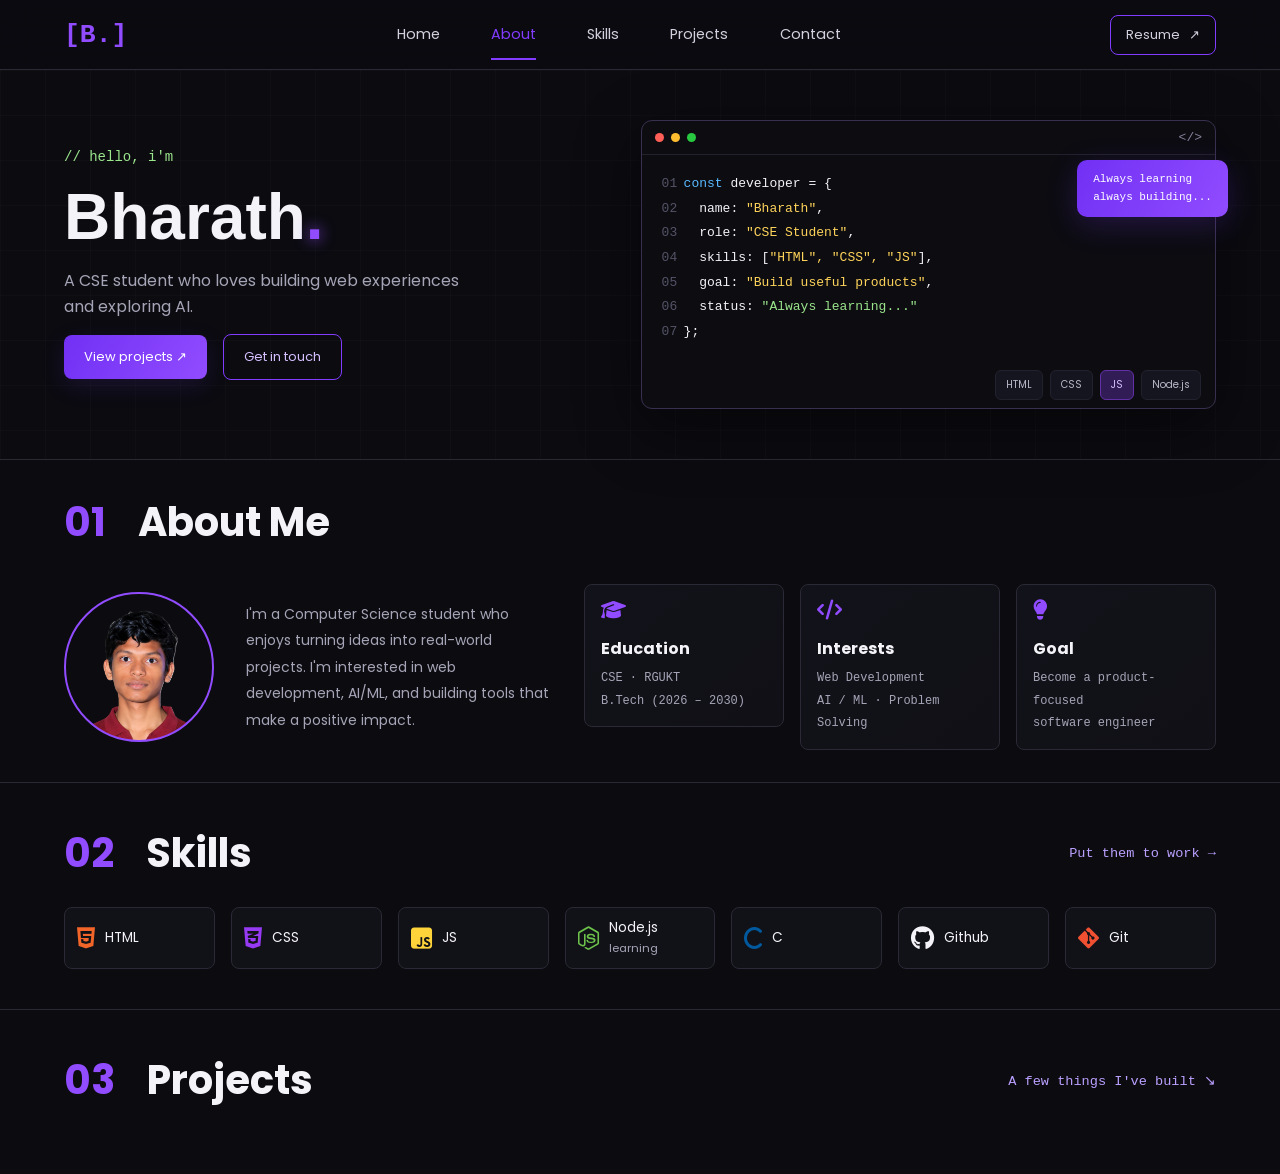
==== index.html @ 2b764d72 "Initial changes" ====
<!DOCTYPE html>
<html lang="en">
<head>
    <meta charset="UTF-8">
    <meta name="viewport" content="width=device-width, initial-scale=1.0">
    <title>Portfolio</title>
    <link rel="stylesheet" href="style.css">
    <script src="app.js" defer></script>
    <link rel="preconnect" href="https://fonts.googleapis.com">
    <link rel="preconnect" href="https://fonts.gstatic.com" crossorigin>
    <link href="https://fonts.googleapis.com/css2?family=Poppins:ital,wght@0,100;0,200;0,300;0,400;0,500;0,600;0,700;0,800;0,900;1,100;1,200;1,300;1,400;1,500;1,600;1,700;1,800;1,900&family=Roboto:ital,wght@0,100..900;1,100..900&family=Russo+One&family=Space+Grotesk:wght@300..700&display=swap" rel="stylesheet">
    <link rel="stylesheet" href="https://cdnjs.cloudflare.com/ajax/libs/font-awesome/6.5.2/css/all.min.css" />
</head>
<body>
    <div class="scroll-progress" aria-hidden="true"></div>
    <header class="site-header">
        <a href="index.html" class="logo">[B.]</a>
        <nav class="nav-links">
            <a class="active" href="#home">Home</a>
            <a href="#about">About</a>
            <a href="#skills">Skills</a>
            <a href="#projects">Projects</a>
            <a href="#contact">Contact</a>
        </nav>
        <a href="#contact" class="resume-btn">Resume <span>↗</span></a>
    </header>

    <main>
        <section class="hero" id="home">
            <div class="hero-copy">
                <p> // hello, i'm</p>
                <h1>Bharath<span>.</span></h1>
                <p class="hero-description">A CSE student who loves building web experiences and exploring AI.</p>
                <div class="hero-actions">
                    <a href="#projects" class="button button-primary">View projects <span>↗</span></a>
                    <a href="#contact" class="button button-outline">Get in touch</a>
                </div>
            </div>
            <div class="code-scene">
                <div class="code-window">
                    <div class="window-bar">
                        <span></span><span></span><span></span><small>&lt;/&gt;</small>
                    </div>
                    <div class="code-lines">
                        <p><i>01</i><span class="blue">const</span> developer = {</p>
                        <p><i>02</i>&nbsp; name: <span class="yellow">"Bharath"</span>,</p>
                        <p><i>03</i>&nbsp; role: <span class="yellow">"CSE Student"</span>,</p>
                        <p><i>04</i>&nbsp; skills: [<span class="yellow">"HTML", "CSS", "JS"</span>],</p>
                        <p><i>05</i>&nbsp; goal: <span class="yellow">"Build useful products"</span>,</p>
                        <p><i>06</i>&nbsp; status: <span class="green">"Always learning..."</span></p>
                        <p><i>07</i>};</p>
                    </div>
                    <div class="code-tags"><span>HTML</span><span>CSS</span><span class="selected">JS</span><span>Node.js</span></div>
                </div>
                <div class="floating-note">Always learning<br>always building...</div>
            </div>
        </section>
        <section class="about" id="about">
            <h1><span>01</span>About Me</h1>
            <div class="about-layout">
                <div class="photo"></div>
                <p class="about-text">I'm a Computer Science student who enjoys turning ideas into real-world projects. I'm interested in web development, AI/ML, and building tools that make a positive impact.</p>
                <div class="info-cards">
                    <div class="info-card"><i class="fa-solid fa-graduation-cap"></i><h4>Education</h4><p>CSE · RGUKT</p><p>B.Tech (2026 – 2030)</p></div>
                    <div class="info-card"><i class="fa-solid fa-code"></i><h4>Interests</h4><p>Web Development</p><p>AI / ML · Problem Solving</p></div>
                    <div class="info-card"><i class="fa-solid fa-lightbulb"></i><h4>Goal</h4><p>Become a product-focused</p><p>software engineer</p></div>
                </div>
            </div>
        </section>
        <section class="skills" id="skills">
            <div class="section-heading"><h1><span>02</span>Skills</h1><a class="section-link" href="#projects">Put them to work →</a></div>
            <div class="skills-list">
                <div class="skill"><i class="fa-brands fa-html5" style="color: #F16529;"></i> <b>HTML</b></div>
                <div class="skill"><i class="fa-brands fa-css3-alt" style="color: #963af3;"></i> <b>CSS</b></div>
                <div class="skill"><i class="fa-brands fa-square-js" style="color: rgb(255, 212, 59);"></i> <b>JS</b></div>
                <div class="skill"><i class="fa-brands fa-node-js" style="color: #6cc24a;"></i> <b>Node.js <small>learning</small></b></div>
                <div class="skill"><i class="fa-solid fa-c" style="color: #00599c;"></i> <b>C</b></div>
                <div class="skill"><i class="fa-brands fa-github"></i> <b>Github</b></div>
                <div class="skill"><i class="fa-brands fa-git-alt" style="color: #f05032;"></i> <b>Git</b></div>
            </div>
        </section>
        <section class="projects" id="projects">
            <div class="section-heading"><h1><span>03</span>Projects</h1><p class="section-link">A few things I've built ↘</p></div>
        </section>
    </main>
</body>
</html>
---- style.css ----
:root {
  --bg: #0b0b10;
  --surface: #111118;
  --card: #14141c;
  --card-hover: #1a1924;
  --purple: #813cff;
  --purple-bright: #914cff;
  --text: #f4f3f8;
  --muted: #a6a5b7;
  --border: #2a2935;
  --mono: "DM Mono", monospace;
  --sans: "Manrope", sans-serif;
}
*{
    margin:0;
    padding:0;
    box-sizing:border-box;
}
html{
    font-size:12pt;
    font-family:Poppins,sans-serif;
    scroll-behavior:smooth;
    scrollbar-width:thin;
    scrollbar-color:var(--purple) var(--bg);
}
::-webkit-scrollbar{
    width:10px;
}
body{
    min-height:100vh;
    min-height:100dvh;
    box-sizing:border-box;
    background-color:var(--bg);
    color:var(--text);
}
.site-header{
    padding:0 min(10%,4rem);
    display:flex;
    justify-content:space-between;
    align-items:center;
    /* background:#0b0b10eF; */
    background-color:#0b0b10eF;
    backdrop-filter:blur(16px);
    height:70px;
    position:sticky;
    top:0;
    z-index:100;
    border-bottom:1px solid var(--border);
}
button{
    font:inherit;
}
a{
    color:inherit;
    text-decoration:none;
}
.scroll-progress{
    position:fixed;
    z-index:1000;
    height:3px;
    width:0;
    transform-origin:left;
    background:var(--purple);
    box-shadow:0 0 12px #813cff;
    /* animation:page-progress linear;
    animation-timeline:scroll(); */
}
/* @keyframes page-progress{
    from{
        width:0;
    }to{
        width:100%;
    }
} */
.logo{
    color:var(--purple-bright);
    font:700 1.65rem var(--mono);
}
.nav-links{
    display:flex;
    justify-content:center;
    align-items:center;
    gap:clamp(22px,4vw,54px);
    height:100%;
}
.nav-links a{
    color:#d3d1df;
    font-size:0.9rem;
    position:relative;
    transition:200ms ease;
}
.nav-links a.active, .nav-links a:hover{
    color:var(--purple);
}
.nav-links a.active::after{
    content:'';
    height:2px;
    position:absolute;
    width:100%;
    left:0;
    bottom:-15px;
    background:var(--purple);
}
.resume-btn{
    border:1px solid var(--purple);
    border-radius:8px;
    padding:9px 15px;
    font-size:13px;
    color:#d3d1df;
}
.resume-btn span{
    margin-left:6px;
}

.hero{
    padding:2.5rem min(10%,4rem);
    display:grid;
    grid-template-columns:0.92fr 1.02fr;
    gap:5%;
    flex-wrap:wrap;
    border-bottom:1px solid var(--border);
    background-image:
        linear-gradient(
            to right,
            rgba(255, 255, 255, 0.015) 1px,
            transparent 1px
        ),
        linear-gradient(
            to bottom,
            rgba(255, 255, 255, 0.015) 1px,
            transparent 1px
        );
    background-size:45px 45px;
}

.hero-copy{
    display:flex;
    flex-direction:column;
    align-items:flex-start;
    justify-content:center;
    gap:0.9rem;
}
.hero-copy p:not(.hero-description){
    color:#9be58c;
    font:14px var(--mono);
}
.hero-copy h1{
    font-size:4rem;
    font-family:sans-serif;
    /* border-right:5px solid var(--purple-bright); */
    /* overflow:hidden;
    white-space:no-wrap; */
    /* animation:typing 2s steps(7) forwards,cursor .4s step-end infinite alternate; */
}
.hero-copy h1 span{
    color:var(--purple-bright);
    text-shadow:0px 0px 15px var(--purple-bright);
    animation:glow 2500ms ease-in-out infinite;
}
/* @keyframes typing{
    from{
        width:0;
    }
    to{
        width:7ch;
    }
}
@keyframes cursor{
    50%{
        border-color:transparent;
    }
} */
@keyframes glow{
    0%{
        text-shadow:none;
    }
    50%{
        text-shadow:0px 0px 10px var(--purple-bright);
    }
    100%{
        text-shadow:none;
    }
}
.hero-copy .hero-description{
    color:var(--muted);
    max-width:410px;
    line-height:1.6;
}
.hero-actions{
    display:flex;
    justify-content:flex-start;
    align-items:center;
    gap:1rem;
    flex-wrap:wrap;
}
.button{
    padding:12px 20px;
    border-radius:8px;
    font-size:13px;
    transition:transform 200ms ease,box-shadow 200ms ease,background 200ms ease;
}
.button:hover{
    transform:translateY(-2px);
}
.button-primary{
    color:white;
    background:linear-gradient(120deg, #7130f4, #914cff);
    box-shadow: 0 7px 24px #813cff22;
}
.button-primary:hover{
    box-shadow:0px 8px 28px #813cff55;
}
.button-outline{
    border:1px solid var(--purple);
    color:#d5bfff;
}
.code-scene{
    padding:10px 0;
    position:relative;
}
.code-window{
    border:1px solid #39304f;
    border-radius:11px;
    background:#0c0c12ed;
    box-shadow: 0 18px 65px #0006;
    overflow: hidden;
}
.window-bar{
    height:34px;
    border-bottom:1px solid #22212c;
    display:flex;
    align-items:center;
    gap:7px;
    padding:0 13px;
}
.window-bar span{
    width:9px;
    height:9px;
    border-radius:50%;
    background:#ff5f57;
}
.window-bar span:nth-child(2){
    background:#febc2e;
}
.window-bar span:nth-child(3){
    background:#28c840;
}
.window-bar small{
    margin-left:auto;
    font:13px var(--mono);
    color:#85839a;
}
.code-lines{
    padding:17px 20px;
    font:13px var(--mono);
    white-space:nowrap;
    overflow:hidden;
    line-height:1.9;
}
.code-lines p{
    margin:0;
}
.code-lines i{
    color:#555468;
    font-style:normal;
    display:inline-block;
    width:22px;
}
.blue{
    color: #59baff; 
}
.yellow{
    color: #ffd45b;
}
.green{
    color: #9be58c;
}
.code-tags{
    display:flex;
    justify-content:flex-end;
    gap:7px;
    padding:8px 14px;
}
.code-tags span{
    background:#15151f;
    border:1px solid #22212e;
    border-radius:6px;
    color:#b9b8c9;
    font-size:10px;
    padding:6px 10px;
}
.code-tags span.selected{
    color:#d7c0ff;
    background:#321c55;
    border-color:#6130a4;
}
.floating-note{
    position:absolute;
    top:50px;
    right:-12px;
    padding:11px 16px;
    border-radius:10px;
    background:linear-gradient(120deg, #7130f4, #914cff);
    color:white;
    font:11px/1.6 var(--mono);
    box-shadow: 0 8px 30px #813cff35;
}
.about{
    padding:2rem min(10%,4rem);
    display:flex;
    flex-direction:column;
    align-items:flex-start;
    justify-content:center;
    gap:2rem;
    border-bottom:1px solid var(--border);
}
.about h1{
    font-size:2.5rem;
}
h1 span{
    color:var(--purple-bright);
    margin-right:2rem;
}
.about-layout{
    display:flex;
    flex-direction:row;
    justify-content:center;
    align-items:center;
    gap:2rem;
}
.about .photo{
    height:150px;
    width:150px;
    border-radius:50%;
    background-image:url('assets/bharath_pic.png');
    background-position:center;
    background-position-y:-2px;
    background-repeat:no-repeat;
    background-size:cover;
    border:2px solid var(--purple-bright);
    flex-shrink:0;
}
.about .about-text{
    font-size:14px;
    color:var(--muted);
    max-width:450px;
    line-height:1.9;
}
.info-cards{
    display:grid;
    grid-template-columns:repeat(3,minmax(200px,300px));
    gap:1rem;
    align-self:center;
}
.info-card{
    height:max-content;
    background: linear-gradient(140deg, #12121a, #101016);
    border:1px solid var(--border);
    border-radius:8px;
    padding:14px 16px;
}
.info-card h4{
    margin-bottom:6px;
}
.info-card p{
    color:var(--muted);
    font:12px var(--mono);
    line-height:1.9;
}
.info-card i{
    color:var(--purple-bright);
    margin-bottom:1rem;
    font-size:1.25rem;
}
section.skills{
    padding:2.5rem min(4rem,10%);
    border-bottom:1px solid var(--border);
}
.section-heading{
    display:flex;
    align-items:center;
    margin-bottom:1.5rem;
}
.section-heading .section-link{
    color:#bba0ff;
    font-size:0.85rem;
    margin-left:auto;
    font-family:var(--mono);
}
.section-heading h1{
    font-size:2.5rem;
}
.skills-list{
    display:grid;
    grid-template-columns:repeat(auto-fit,minmax(130px,1fr));
    gap:1rem;
}
.skill{
    display:flex;
    align-items:center;
    gap:10px;
    background:var(--surface);
    border:1px solid var(--border);
    border-radius:8px;
    padding:10px 12px;
    white-space:no-wrap;
    text-wrap:no-wrap;
    font-size:1.5rem;
}
.skill b{
    font-weight:normal;
    font-size:.85rem;
}
.skill small{
    color:var(--muted);
}
.projects{
    padding:2.5rem min(4rem,10%);
}
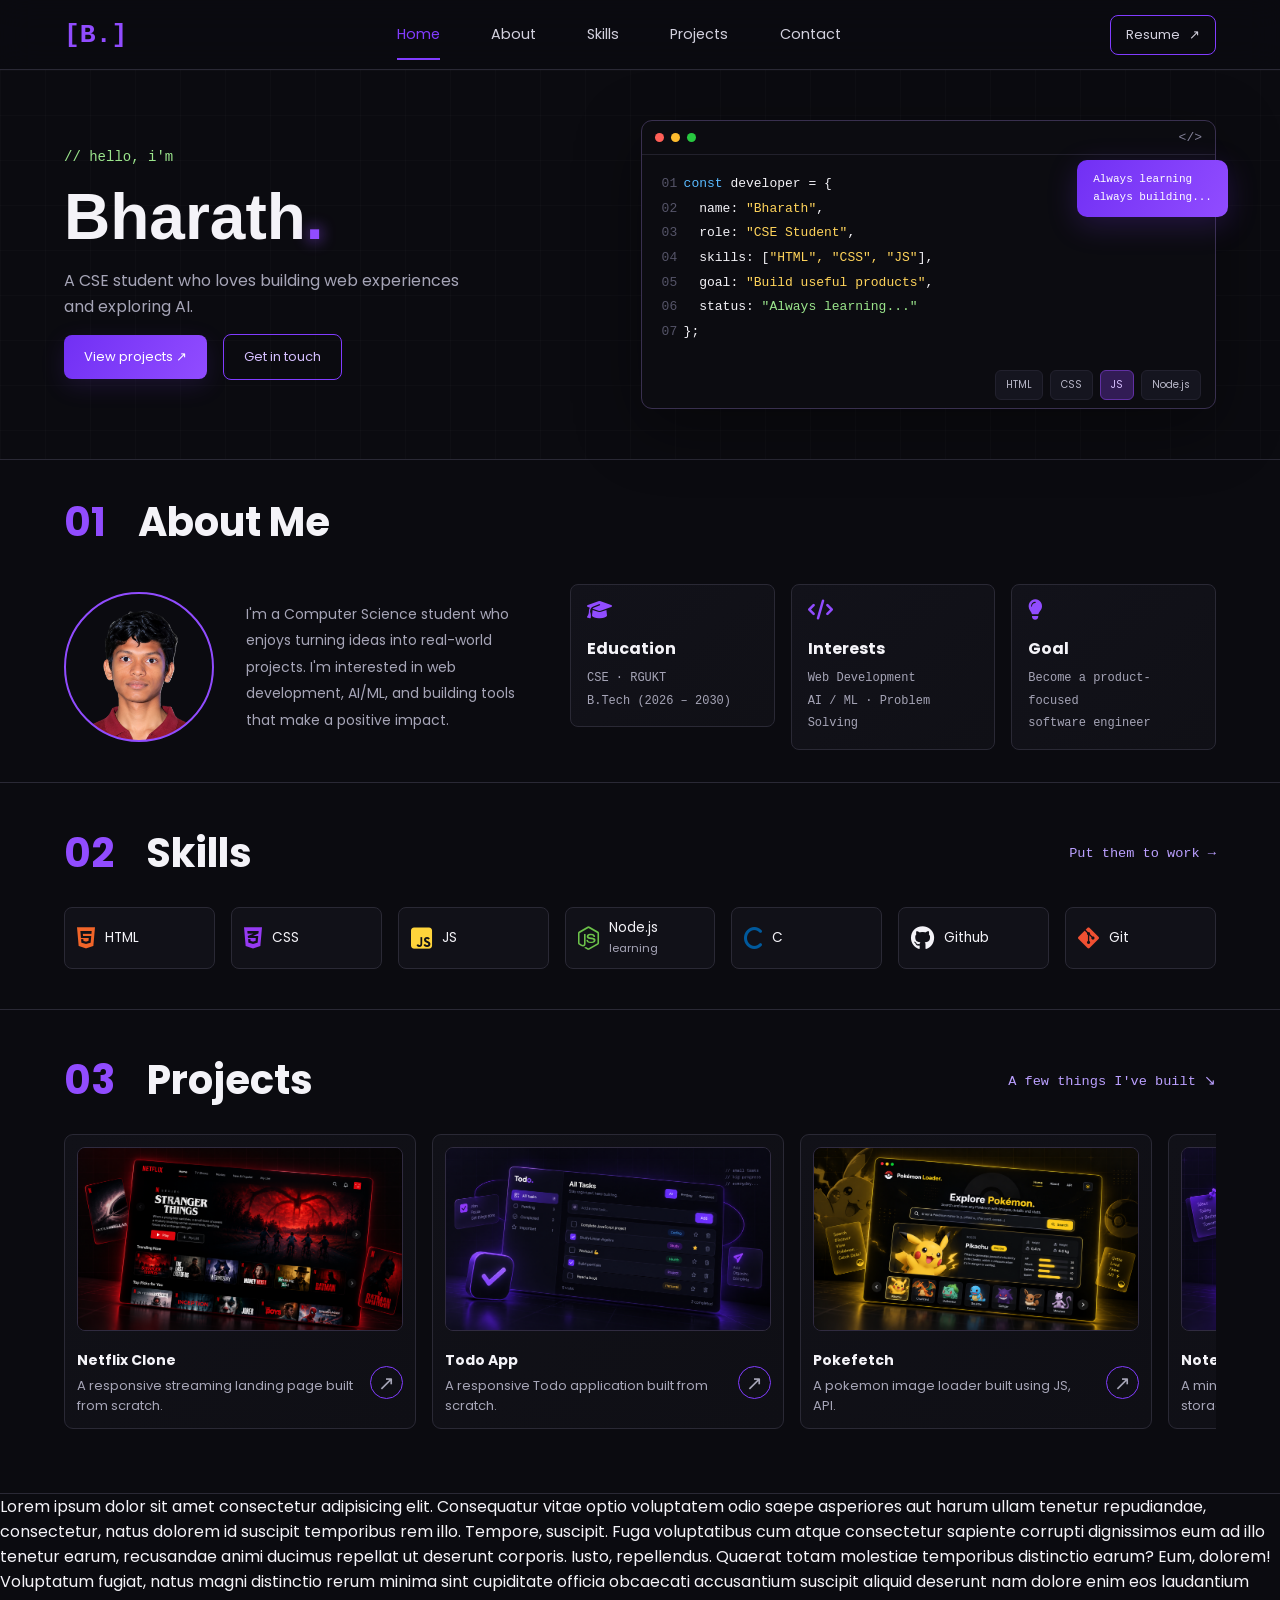
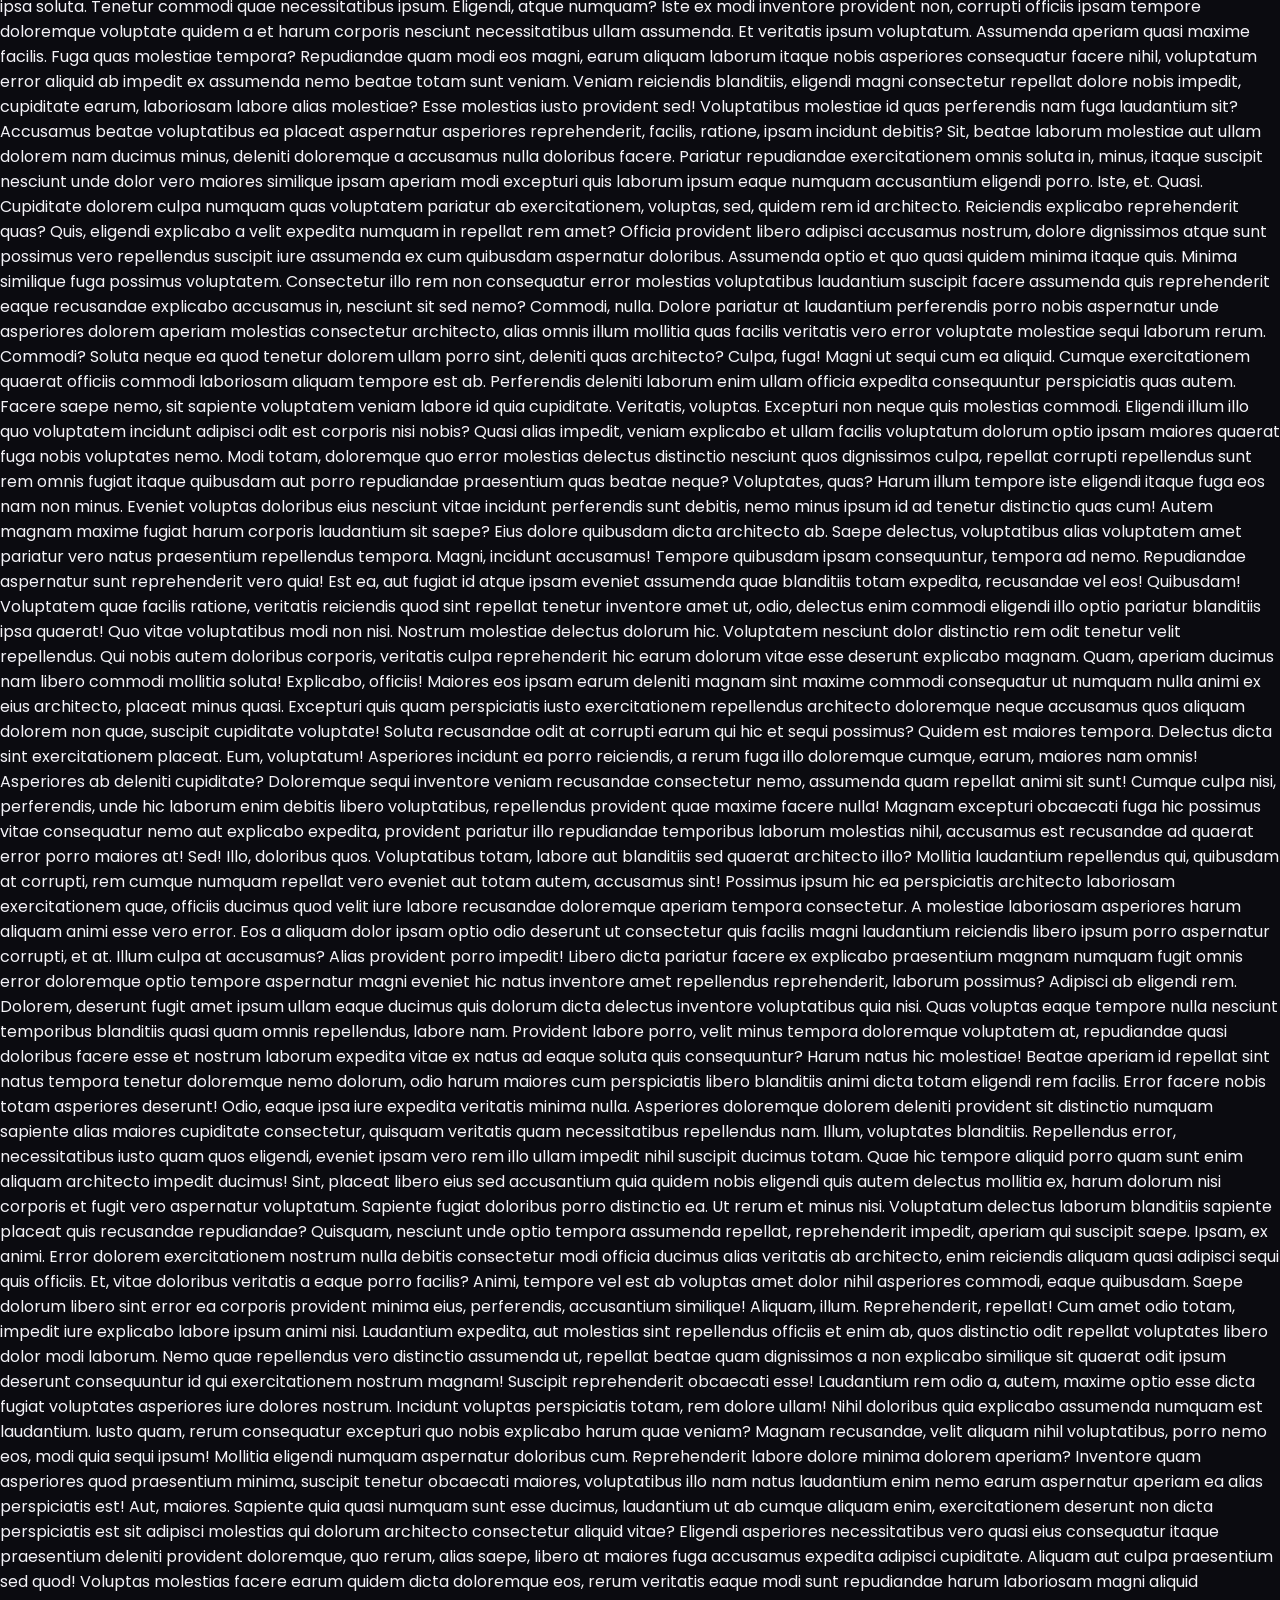
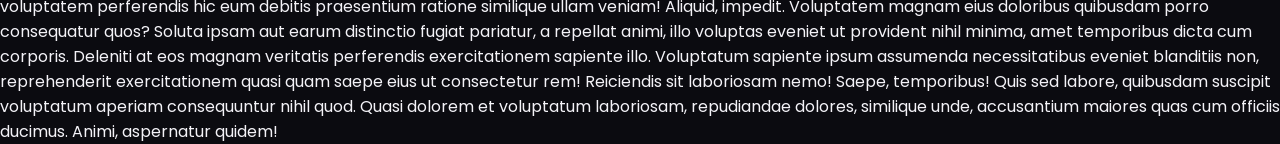
==== commit 7972104f: "added project section" ====
--- a/index.html
+++ b/index.html
@@ -58,8 +58,10 @@
         <section class="about" id="about">
             <h1><span>01</span>About Me</h1>
             <div class="about-layout">
-                <div class="photo"></div>
-                <p class="about-text">I'm a Computer Science student who enjoys turning ideas into real-world projects. I'm interested in web development, AI/ML, and building tools that make a positive impact.</p>
+                <div class="about-info">
+                    <div class="photo"></div>
+                    <p class="about-text">I'm a Computer Science student who enjoys turning ideas into real-world projects. I'm interested in web development, AI/ML, and building tools that make a positive impact.</p>
+                </div>
                 <div class="info-cards">
                     <div class="info-card"><i class="fa-solid fa-graduation-cap"></i><h4>Education</h4><p>CSE · RGUKT</p><p>B.Tech (2026 – 2030)</p></div>
                     <div class="info-card"><i class="fa-solid fa-code"></i><h4>Interests</h4><p>Web Development</p><p>AI / ML · Problem Solving</p></div>
@@ -81,6 +83,116 @@
         </section>
         <section class="projects" id="projects">
             <div class="section-heading"><h1><span>03</span>Projects</h1><p class="section-link">A few things I've built ↘</p></div>
+            <div class="projects-track">
+                <div class="project-card">
+                    <img class="project-preview" src="assets/netflix clone.png" alt="Netflix clone preview">
+                    <div class="project-info">
+                        <div><h4>Netflix Clone</h4><p>A responsive streaming landing page built from scratch.</p></div>
+                        <a href="https://universities-finding-app.vercel.app/" target="_blank" class="project-arrow">↗</a>
+                    </div>
+                </div>
+                <div class="project-card">
+                    <img class="project-preview" src="assets/todo_app.png" alt="Todo app preview">
+                    <div class="project-info">
+                        <div><h4>Todo App</h4><p>A responsive Todo application built from scratch.</p></div>
+                        <a href="https://todo-app-weld-xi-60.vercel.app/" target="_blank" class="project-arrow">↗</a>
+                    </div>
+                </div>
+                <div class="project-card">
+                    <img class="project-preview" src="assets/pokefetch.png" alt="pokemon image loader preview">
+                    <div class="project-info">
+                        <div><h4>Pokefetch</h4><p>A pokemon image loader built using JS, API.</p></div>
+                        <a href="https://pokifetch-img-loader.vercel.app/" target="_blank" class="project-arrow">↗</a>
+                    </div>
+                </div>
+                <div class="project-card">
+                    <img class="project-preview" src="assets/quick notes.png" alt="Quick notes app preview">
+                    <div class="project-info">
+                        <div><h4>Note Taking App</h4><p>A minimal note taking app with local storage support.</p></div>
+                        <a href="https://notetakingapp-alpha.vercel.app/" target="_blank" class="project-arrow">↗</a>
+                    </div>
+                </div>
+                <div class="project-card">
+                    <img class="project-preview" src="assets/universities finding app.png" alt="universities finding app preview">
+                    <div class="project-info">
+                        <div><h4>Universities finder</h4><p>A responsive universities finder built from scratch.</p></div>
+                        <a href="https://universities-finding-app.vercel.app/" target="_blank" class="project-arrow">↗</a>
+                    </div>
+                </div>
+                <div class="project-card">
+                    <img class="project-preview" src="assets/rock paper scissors.png" alt="rock paper scissors game preview">
+                    <div class="project-info">
+                        <div><h4>Rock Paper Scissors</h4><p>A rock paper scissor games built using JS.</p></div>
+                        <a href="https://rock-paper-scissors-game-psi-amber.vercel.app/" target="_blank" class="project-arrow">↗</a>
+                    </div>
+                </div>
+                <div class="project-card">
+                    <img class="project-preview" src="assets/calculator img.png" alt="simple calculator preview">
+                    <div class="project-info">
+                        <div><h4>Simple Calculator</h4><p>A simple calculator built using JS.</p></div>
+                        <a href="https://simplecalculator-seven.vercel.app/" target="_blank" class="project-arrow">↗</a>
+                    </div>
+                </div>
+                <div class="project-card">
+                    <img class="project-preview" src="assets/currency converter.png" alt="currency converter preview">
+                    <div class="project-info">
+                        <div><h4>Currency Converter</h4><p>A currency converter app built using API's.</p></div>
+                        <a href="https://currency-converter-one-black.vercel.app/" target="_blank" class="project-arrow">↗</a>
+                    </div>
+                </div>
+            </div>
+        </section>
+        <section class="contact" id="contact">
+            <p>Lorem ipsum dolor sit amet consectetur adipisicing elit. Consequatur vitae optio voluptatem odio saepe asperiores aut harum ullam tenetur repudiandae, consectetur, natus dolorem id suscipit temporibus rem illo. Tempore, suscipit.
+            Fuga voluptatibus cum atque consectetur sapiente corrupti dignissimos eum ad illo tenetur earum, recusandae animi ducimus repellat ut deserunt corporis. Iusto, repellendus. Quaerat totam molestiae temporibus distinctio earum? Eum, dolorem!
+            Voluptatum fugiat, natus magni distinctio rerum minima sint cupiditate officia obcaecati accusantium suscipit aliquid deserunt nam dolore enim eos laudantium ipsa soluta. Tenetur commodi quae necessitatibus ipsum. Eligendi, atque numquam?
+            Iste ex modi inventore provident non, corrupti officiis ipsam tempore doloremque voluptate quidem a et harum corporis nesciunt necessitatibus ullam assumenda. Et veritatis ipsum voluptatum. Assumenda aperiam quasi maxime facilis.
+            Fuga quas molestiae tempora? Repudiandae quam modi eos magni, earum aliquam laborum itaque nobis asperiores consequatur facere nihil, voluptatum error aliquid ab impedit ex assumenda nemo beatae totam sunt veniam.
+            Veniam reiciendis blanditiis, eligendi magni consectetur repellat dolore nobis impedit, cupiditate earum, laboriosam labore alias molestiae? Esse molestias iusto provident sed! Voluptatibus molestiae id quas perferendis nam fuga laudantium sit?
+            Accusamus beatae voluptatibus ea placeat aspernatur asperiores reprehenderit, facilis, ratione, ipsam incidunt debitis? Sit, beatae laborum molestiae aut ullam dolorem nam ducimus minus, deleniti doloremque a accusamus nulla doloribus facere.
+            Pariatur repudiandae exercitationem omnis soluta in, minus, itaque suscipit nesciunt unde dolor vero maiores similique ipsam aperiam modi excepturi quis laborum ipsum eaque numquam accusantium eligendi porro. Iste, et. Quasi.
+            Cupiditate dolorem culpa numquam quas voluptatem pariatur ab exercitationem, voluptas, sed, quidem rem id architecto. Reiciendis explicabo reprehenderit quas? Quis, eligendi explicabo a velit expedita numquam in repellat rem amet?
+            Officia provident libero adipisci accusamus nostrum, dolore dignissimos atque sunt possimus vero repellendus suscipit iure assumenda ex cum quibusdam aspernatur doloribus. Assumenda optio et quo quasi quidem minima itaque quis.
+            Minima similique fuga possimus voluptatem. Consectetur illo rem non consequatur error molestias voluptatibus laudantium suscipit facere assumenda quis reprehenderit eaque recusandae explicabo accusamus in, nesciunt sit sed nemo? Commodi, nulla.
+            Dolore pariatur at laudantium perferendis porro nobis aspernatur unde asperiores dolorem aperiam molestias consectetur architecto, alias omnis illum mollitia quas facilis veritatis vero error voluptate molestiae sequi laborum rerum. Commodi?
+            Soluta neque ea quod tenetur dolorem ullam porro sint, deleniti quas architecto? Culpa, fuga! Magni ut sequi cum ea aliquid. Cumque exercitationem quaerat officiis commodi laboriosam aliquam tempore est ab.
+            Perferendis deleniti laborum enim ullam officia expedita consequuntur perspiciatis quas autem. Facere saepe nemo, sit sapiente voluptatem veniam labore id quia cupiditate. Veritatis, voluptas. Excepturi non neque quis molestias commodi.
+            Eligendi illum illo quo voluptatem incidunt adipisci odit est corporis nisi nobis? Quasi alias impedit, veniam explicabo et ullam facilis voluptatum dolorum optio ipsam maiores quaerat fuga nobis voluptates nemo.
+            Modi totam, doloremque quo error molestias delectus distinctio nesciunt quos dignissimos culpa, repellat corrupti repellendus sunt rem omnis fugiat itaque quibusdam aut porro repudiandae praesentium quas beatae neque? Voluptates, quas?
+            Harum illum tempore iste eligendi itaque fuga eos nam non minus. Eveniet voluptas doloribus eius nesciunt vitae incidunt perferendis sunt debitis, nemo minus ipsum id ad tenetur distinctio quas cum!
+            Autem magnam maxime fugiat harum corporis laudantium sit saepe? Eius dolore quibusdam dicta architecto ab. Saepe delectus, voluptatibus alias voluptatem amet pariatur vero natus praesentium repellendus tempora. Magni, incidunt accusamus!
+            Tempore quibusdam ipsam consequuntur, tempora ad nemo. Repudiandae aspernatur sunt reprehenderit vero quia! Est ea, aut fugiat id atque ipsam eveniet assumenda quae blanditiis totam expedita, recusandae vel eos! Quibusdam!
+            Voluptatem quae facilis ratione, veritatis reiciendis quod sint repellat tenetur inventore amet ut, odio, delectus enim commodi eligendi illo optio pariatur blanditiis ipsa quaerat! Quo vitae voluptatibus modi non nisi.
+            Nostrum molestiae delectus dolorum hic. Voluptatem nesciunt dolor distinctio rem odit tenetur velit repellendus. Qui nobis autem doloribus corporis, veritatis culpa reprehenderit hic earum dolorum vitae esse deserunt explicabo magnam.
+            Quam, aperiam ducimus nam libero commodi mollitia soluta! Explicabo, officiis! Maiores eos ipsam earum deleniti magnam sint maxime commodi consequatur ut numquam nulla animi ex eius architecto, placeat minus quasi.
+            Excepturi quis quam perspiciatis iusto exercitationem repellendus architecto doloremque neque accusamus quos aliquam dolorem non quae, suscipit cupiditate voluptate! Soluta recusandae odit at corrupti earum qui hic et sequi possimus?
+            Quidem est maiores tempora. Delectus dicta sint exercitationem placeat. Eum, voluptatum! Asperiores incidunt ea porro reiciendis, a rerum fuga illo doloremque cumque, earum, maiores nam omnis! Asperiores ab deleniti cupiditate?
+            Doloremque sequi inventore veniam recusandae consectetur nemo, assumenda quam repellat animi sit sunt! Cumque culpa nisi, perferendis, unde hic laborum enim debitis libero voluptatibus, repellendus provident quae maxime facere nulla!
+            Magnam excepturi obcaecati fuga hic possimus vitae consequatur nemo aut explicabo expedita, provident pariatur illo repudiandae temporibus laborum molestias nihil, accusamus est recusandae ad quaerat error porro maiores at! Sed!
+            Illo, doloribus quos. Voluptatibus totam, labore aut blanditiis sed quaerat architecto illo? Mollitia laudantium repellendus qui, quibusdam at corrupti, rem cumque numquam repellat vero eveniet aut totam autem, accusamus sint!
+            Possimus ipsum hic ea perspiciatis architecto laboriosam exercitationem quae, officiis ducimus quod velit iure labore recusandae doloremque aperiam tempora consectetur. A molestiae laboriosam asperiores harum aliquam animi esse vero error.
+            Eos a aliquam dolor ipsam optio odio deserunt ut consectetur quis facilis magni laudantium reiciendis libero ipsum porro aspernatur corrupti, et at. Illum culpa at accusamus? Alias provident porro impedit!
+            Libero dicta pariatur facere ex explicabo praesentium magnam numquam fugit omnis error doloremque optio tempore aspernatur magni eveniet hic natus inventore amet repellendus reprehenderit, laborum possimus? Adipisci ab eligendi rem.
+            Dolorem, deserunt fugit amet ipsum ullam eaque ducimus quis dolorum dicta delectus inventore voluptatibus quia nisi. Quas voluptas eaque tempore nulla nesciunt temporibus blanditiis quasi quam omnis repellendus, labore nam.
+            Provident labore porro, velit minus tempora doloremque voluptatem at, repudiandae quasi doloribus facere esse et nostrum laborum expedita vitae ex natus ad eaque soluta quis consequuntur? Harum natus hic molestiae!
+            Beatae aperiam id repellat sint natus tempora tenetur doloremque nemo dolorum, odio harum maiores cum perspiciatis libero blanditiis animi dicta totam eligendi rem facilis. Error facere nobis totam asperiores deserunt!
+            Odio, eaque ipsa iure expedita veritatis minima nulla. Asperiores doloremque dolorem deleniti provident sit distinctio numquam sapiente alias maiores cupiditate consectetur, quisquam veritatis quam necessitatibus repellendus nam. Illum, voluptates blanditiis.
+            Repellendus error, necessitatibus iusto quam quos eligendi, eveniet ipsam vero rem illo ullam impedit nihil suscipit ducimus totam. Quae hic tempore aliquid porro quam sunt enim aliquam architecto impedit ducimus!
+            Sint, placeat libero eius sed accusantium quia quidem nobis eligendi quis autem delectus mollitia ex, harum dolorum nisi corporis et fugit vero aspernatur voluptatum. Sapiente fugiat doloribus porro distinctio ea.
+            Ut rerum et minus nisi. Voluptatum delectus laborum blanditiis sapiente placeat quis recusandae repudiandae? Quisquam, nesciunt unde optio tempora assumenda repellat, reprehenderit impedit, aperiam qui suscipit saepe. Ipsam, ex animi.
+            Error dolorem exercitationem nostrum nulla debitis consectetur modi officia ducimus alias veritatis ab architecto, enim reiciendis aliquam quasi adipisci sequi quis officiis. Et, vitae doloribus veritatis a eaque porro facilis?
+            Animi, tempore vel est ab voluptas amet dolor nihil asperiores commodi, eaque quibusdam. Saepe dolorum libero sint error ea corporis provident minima eius, perferendis, accusantium similique! Aliquam, illum. Reprehenderit, repellat!
+            Cum amet odio totam, impedit iure explicabo labore ipsum animi nisi. Laudantium expedita, aut molestias sint repellendus officiis et enim ab, quos distinctio odit repellat voluptates libero dolor modi laborum.
+            Nemo quae repellendus vero distinctio assumenda ut, repellat beatae quam dignissimos a non explicabo similique sit quaerat odit ipsum deserunt consequuntur id qui exercitationem nostrum magnam! Suscipit reprehenderit obcaecati esse!
+            Laudantium rem odio a, autem, maxime optio esse dicta fugiat voluptates asperiores iure dolores nostrum. Incidunt voluptas perspiciatis totam, rem dolore ullam! Nihil doloribus quia explicabo assumenda numquam est laudantium.
+            Iusto quam, rerum consequatur excepturi quo nobis explicabo harum quae veniam? Magnam recusandae, velit aliquam nihil voluptatibus, porro nemo eos, modi quia sequi ipsum! Mollitia eligendi numquam aspernatur doloribus cum.
+            Reprehenderit labore dolore minima dolorem aperiam? Inventore quam asperiores quod praesentium minima, suscipit tenetur obcaecati maiores, voluptatibus illo nam natus laudantium enim nemo earum aspernatur aperiam ea alias perspiciatis est!
+            Aut, maiores. Sapiente quia quasi numquam sunt esse ducimus, laudantium ut ab cumque aliquam enim, exercitationem deserunt non dicta perspiciatis est sit adipisci molestias qui dolorum architecto consectetur aliquid vitae?
+            Eligendi asperiores necessitatibus vero quasi eius consequatur itaque praesentium deleniti provident doloremque, quo rerum, alias saepe, libero at maiores fuga accusamus expedita adipisci cupiditate. Aliquam aut culpa praesentium sed quod!
+            Voluptas molestias facere earum quidem dicta doloremque eos, rerum veritatis eaque modi sunt repudiandae harum laboriosam magni aliquid voluptatem perferendis hic eum debitis praesentium ratione similique ullam veniam! Aliquid, impedit.
+            Voluptatem magnam eius doloribus quibusdam porro consequatur quos? Soluta ipsam aut earum distinctio fugiat pariatur, a repellat animi, illo voluptas eveniet ut provident nihil minima, amet temporibus dicta cum corporis.
+            Deleniti at eos magnam veritatis perferendis exercitationem sapiente illo. Voluptatum sapiente ipsum assumenda necessitatibus eveniet blanditiis non, reprehenderit exercitationem quasi quam saepe eius ut consectetur rem! Reiciendis sit laboriosam nemo!
+            Saepe, temporibus! Quis sed labore, quibusdam suscipit voluptatum aperiam consequuntur nihil quod. Quasi dolorem et voluptatum laboriosam, repudiandae dolores, similique unde, accusantium maiores quas cum officiis ducimus. Animi, aspernatur quidem!</p>
         </section>
     </main>
 </body>
--- a/style.css
+++ b/style.css
@@ -38,8 +38,7 @@
     display:flex;
     justify-content:space-between;
     align-items:center;
-    /* background:#0b0b10eF; */
-    background-color:#0b0b10eF;
+    background-color:#0b0b10dF;
     backdrop-filter:blur(16px);
     height:70px;
     position:sticky;
@@ -117,7 +116,7 @@
     display:grid;
     grid-template-columns:0.92fr 1.02fr;
     gap:5%;
-    flex-wrap:wrap;
+    /* flex-wrap:wrap; */
     border-bottom:1px solid var(--border);
     background-image:
         linear-gradient(
@@ -324,6 +323,13 @@
 .about-layout{
     display:flex;
     flex-direction:row;
+    justify-content:flex-start;
+    align-items:center;
+    gap:1.5rem;
+    width:100%;
+}
+.about-layout .about-info{
+    display:flex;
     justify-content:center;
     align-items:center;
     gap:2rem;
@@ -344,13 +350,14 @@
     font-size:14px;
     color:var(--muted);
     max-width:450px;
+    min-width:300px;
     line-height:1.9;
 }
 .info-cards{
     display:grid;
-    grid-template-columns:repeat(3,minmax(200px,300px));
+    grid-template-columns:repeat(auto-fit,minmax(200px,1fr));
     gap:1rem;
-    align-self:center;
+    width:100%;
 }
 .info-card{
     height:max-content;
@@ -416,4 +423,166 @@
 }
 .projects{
     padding:2.5rem min(4rem,10%);
+    border-bottom:1px solid var(--border);
+}
+.projects{
+    padding-bottom:4rem;
+}
+.projects-track{
+    display:flex;
+    gap:1rem;
+    width:100%;
+    overflow-x:auto;
+    scroll-behavior:smooth;
+    anchor-name:--carousel;
+    scroll-snap-type:x mandatory;
+    scrollbar-width:none;
+    scroll-marker-group:after;
+}
+.projects-track::-webkit-scrollbar{
+    display:none;
+}
+.projects-track::scroll-marker-group{
+    display:flex;
+    justify-content:center;
+    align-items:center;
+    gap:.5em;
+}
+.project-card::scroll-marker{
+    margin-top:4rem;
+    content:'';
+    height:0.9rem;
+    width:0.9rem;
+    background-color:var(--card);
+    border-radius:50%;
+}
+.project-card::scroll-marker:target-current{
+    background-color:var(--purple);
+}
+.projects-track::scroll-button(right),.projects-track::scroll-button(left){
+    content:'→';
+    border:none;
+    background-color:var(--purple);
+    font-family:Consolas;
+    font-size:2.5rem;
+    color:var(--text);
+    height:50px;
+    width:50px;
+    border-radius:50%;
+    cursor:pointer;
+    padding-bottom:.1em;
+    position:fixed;
+    position-anchor:--carousel;
+    position-area:right center;
+    translate:-50%;
+}
+.projects-track::scroll-button(left){
+    content:'←';
+    position-area:left center;
+    translate:50%;
+}
+.projects-track::scroll-button(right):disabled,.projects-track::scroll-button(left):disabled{
+    opacity:0.5;
+    cursor:auto;
+}
+.project-card{
+    scroll-snap-align:start;
+    flex:0 0 22rem;
+    background:linear-gradient(135deg, #111118, #0f0f15);
+    border:1px solid var(--border);
+    border-radius:9px;
+    padding:12px;
+    transition:border-color 200ms ease;
+}
+.project-card:hover{
+    border-color:var(--purple);
+}
+.project-preview{
+    width:100%;
+    background-size:cover;
+    background-position:center;
+    background-repeat:no-repeat;
+    aspect-ratio:16/9;
+    border-radius:8px;
+    border:1px solid #302b40;
+    margin-bottom:12px;
+}
+.project-info{
+    display:flex;
+    justify-content:space-between;
+    align-items:center;
+    gap:10px;
+}
+.project-info h4{
+    font-size:14px;
+    margin-bottom:5px;
+}
+.project-info p{
+    font-size:13px;
+    color:var(--muted);
+}
+.project-info a{
+    flex-shrink:0;
+    height:33px;
+    width:33px;
+    font-size:1.25rem;
+    border:1px solid var(--purple);
+    border-radius:50%;
+    display:flex;
+    align-items:center;
+    justify-content:center;
+    color:var(--muted);
+    transition:background-color 200ms ease,color 200ms ease;
+}
+.project-info a:hover{
+    background-color:var(--purple);
+    color:white;
+}
+@media(max-width:1050px){
+    .about-layout{
+        flex-wrap:wrap;
+    }
+}
+@media(max-width:760px){
+    html{
+        font-size:10pt;
+    }
+    .site-header,section.hero,section.about,section.skills,section.projects,section.contact{
+        padding:1.5rem 5%;
+    }
+    .hero{
+        display:flex;
+        flex-wrap:wrap;
+        gap:2rem;
+    }
+    .code-scene{
+        width:100%;
+    }
+    .about-layout{
+        flex-wrap:wrap;
+    }
+    section.projects{
+        padding-bottom:4rem;
+    }
+    .info-cards{
+        display:grid;
+        grid-template-columns:repeat(auto-fit,minmax(200px,1fr));
+        gap:1rem;
+        width:100%;
+    }
+}
+@media(max-width:550px){
+    .project-card{
+        flex:0 0 100%;
+    }
+    .about-info{
+        flex-wrap:wrap;
+    }
+    .about-info .about-text{
+        max-width:100%;
+    }
+    .about-info .photo{
+        height:100px;
+        width:100px;
+    }
 }
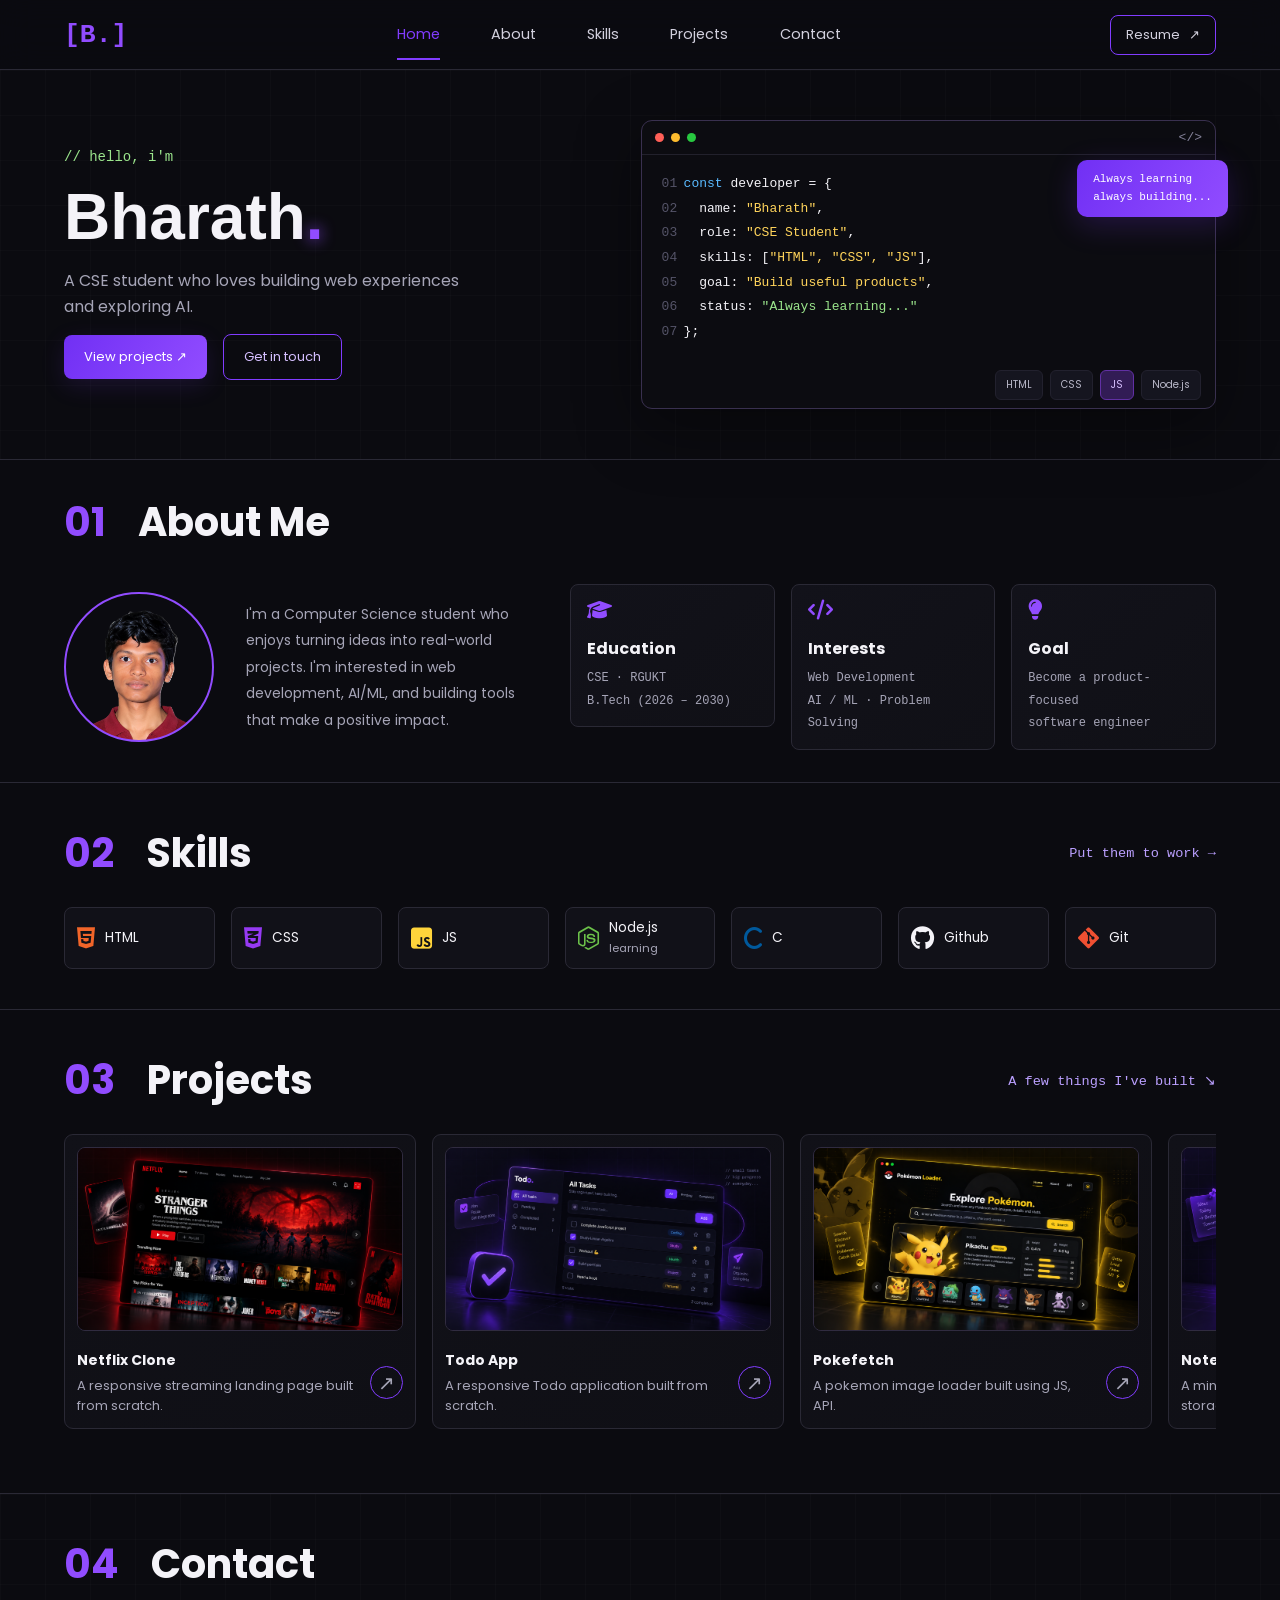
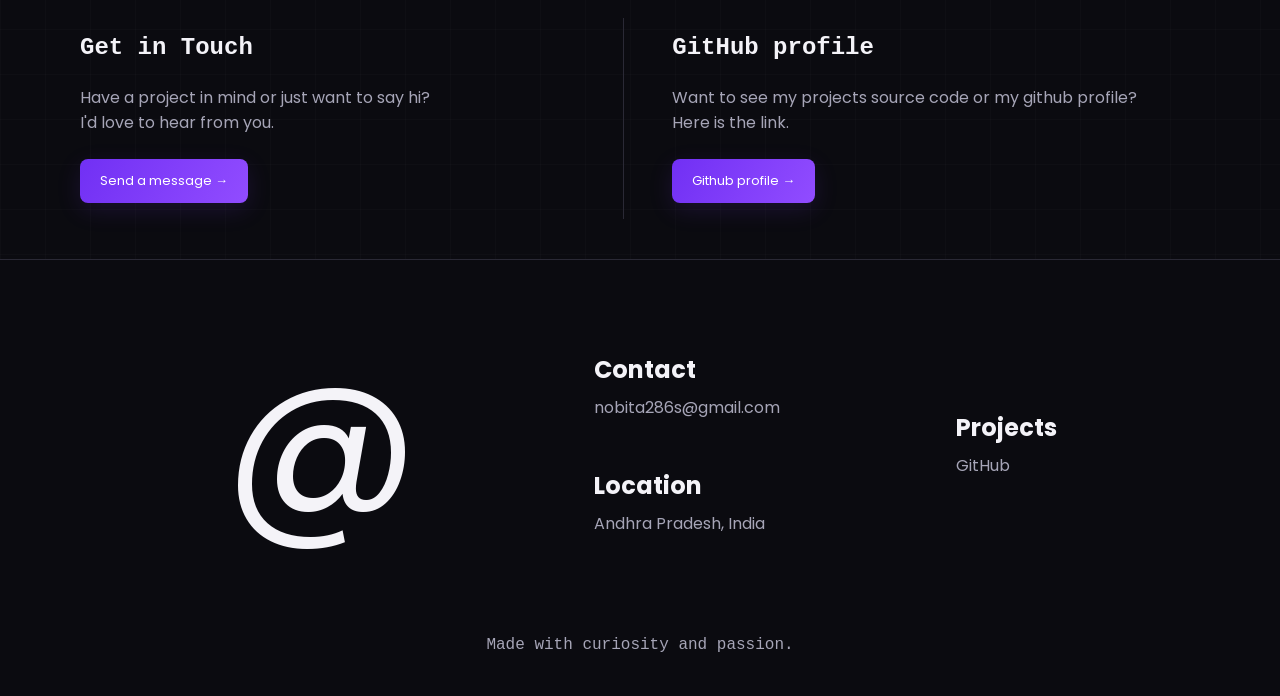
==== commit 69694ef7: "added all sections including sidebar and improved responsiveness" ====
--- a/index.html
+++ b/index.html
@@ -15,7 +15,11 @@
     <div class="scroll-progress" aria-hidden="true"></div>
     <header class="site-header">
         <a href="index.html" class="logo">[B.]</a>
-        <nav class="nav-links">
+        <button id="open-sidebar-button" onclick="openSidebar()" aria-label="Toggle navigation">☰</button>
+        <nav class="nav-links" id="navbar">
+            <button id="close-sidebar-button" onclick="closeSidebar()">
+                <svg xmlns="http://www.w3.org/2000/svg" height="24px" viewBox="0 -960 960 960" width="24px" fill="#e3e3e3"><path d="m256-200-56-56 224-224-224-224 56-56 224 224 224-224 56 56-224 224 224 224-56 56-224-224-224 224Z"/></svg>
+            </button>
             <a class="active" href="#home">Home</a>
             <a href="#about">About</a>
             <a href="#skills">Skills</a>
@@ -24,7 +28,7 @@
         </nav>
         <a href="#contact" class="resume-btn">Resume <span>↗</span></a>
     </header>
-
+    <div id="overlay" onclick="closeSidebar()"></div>
     <main>
         <section class="hero" id="home">
             <div class="hero-copy">
@@ -88,7 +92,7 @@
                     <img class="project-preview" src="assets/netflix clone.png" alt="Netflix clone preview">
                     <div class="project-info">
                         <div><h4>Netflix Clone</h4><p>A responsive streaming landing page built from scratch.</p></div>
-                        <a href="https://universities-finding-app.vercel.app/" target="_blank" class="project-arrow">↗</a>
+                        <a href="https://netflixclone-iota-liard.vercel.app/" target="_blank" class="project-arrow">↗</a>
                     </div>
                 </div>
                 <div class="project-card">
@@ -143,57 +147,36 @@
             </div>
         </section>
         <section class="contact" id="contact">
-            <p>Lorem ipsum dolor sit amet consectetur adipisicing elit. Consequatur vitae optio voluptatem odio saepe asperiores aut harum ullam tenetur repudiandae, consectetur, natus dolorem id suscipit temporibus rem illo. Tempore, suscipit.
-            Fuga voluptatibus cum atque consectetur sapiente corrupti dignissimos eum ad illo tenetur earum, recusandae animi ducimus repellat ut deserunt corporis. Iusto, repellendus. Quaerat totam molestiae temporibus distinctio earum? Eum, dolorem!
-            Voluptatum fugiat, natus magni distinctio rerum minima sint cupiditate officia obcaecati accusantium suscipit aliquid deserunt nam dolore enim eos laudantium ipsa soluta. Tenetur commodi quae necessitatibus ipsum. Eligendi, atque numquam?
-            Iste ex modi inventore provident non, corrupti officiis ipsam tempore doloremque voluptate quidem a et harum corporis nesciunt necessitatibus ullam assumenda. Et veritatis ipsum voluptatum. Assumenda aperiam quasi maxime facilis.
-            Fuga quas molestiae tempora? Repudiandae quam modi eos magni, earum aliquam laborum itaque nobis asperiores consequatur facere nihil, voluptatum error aliquid ab impedit ex assumenda nemo beatae totam sunt veniam.
-            Veniam reiciendis blanditiis, eligendi magni consectetur repellat dolore nobis impedit, cupiditate earum, laboriosam labore alias molestiae? Esse molestias iusto provident sed! Voluptatibus molestiae id quas perferendis nam fuga laudantium sit?
-            Accusamus beatae voluptatibus ea placeat aspernatur asperiores reprehenderit, facilis, ratione, ipsam incidunt debitis? Sit, beatae laborum molestiae aut ullam dolorem nam ducimus minus, deleniti doloremque a accusamus nulla doloribus facere.
-            Pariatur repudiandae exercitationem omnis soluta in, minus, itaque suscipit nesciunt unde dolor vero maiores similique ipsam aperiam modi excepturi quis laborum ipsum eaque numquam accusantium eligendi porro. Iste, et. Quasi.
-            Cupiditate dolorem culpa numquam quas voluptatem pariatur ab exercitationem, voluptas, sed, quidem rem id architecto. Reiciendis explicabo reprehenderit quas? Quis, eligendi explicabo a velit expedita numquam in repellat rem amet?
-            Officia provident libero adipisci accusamus nostrum, dolore dignissimos atque sunt possimus vero repellendus suscipit iure assumenda ex cum quibusdam aspernatur doloribus. Assumenda optio et quo quasi quidem minima itaque quis.
-            Minima similique fuga possimus voluptatem. Consectetur illo rem non consequatur error molestias voluptatibus laudantium suscipit facere assumenda quis reprehenderit eaque recusandae explicabo accusamus in, nesciunt sit sed nemo? Commodi, nulla.
-            Dolore pariatur at laudantium perferendis porro nobis aspernatur unde asperiores dolorem aperiam molestias consectetur architecto, alias omnis illum mollitia quas facilis veritatis vero error voluptate molestiae sequi laborum rerum. Commodi?
-            Soluta neque ea quod tenetur dolorem ullam porro sint, deleniti quas architecto? Culpa, fuga! Magni ut sequi cum ea aliquid. Cumque exercitationem quaerat officiis commodi laboriosam aliquam tempore est ab.
-            Perferendis deleniti laborum enim ullam officia expedita consequuntur perspiciatis quas autem. Facere saepe nemo, sit sapiente voluptatem veniam labore id quia cupiditate. Veritatis, voluptas. Excepturi non neque quis molestias commodi.
-            Eligendi illum illo quo voluptatem incidunt adipisci odit est corporis nisi nobis? Quasi alias impedit, veniam explicabo et ullam facilis voluptatum dolorum optio ipsam maiores quaerat fuga nobis voluptates nemo.
-            Modi totam, doloremque quo error molestias delectus distinctio nesciunt quos dignissimos culpa, repellat corrupti repellendus sunt rem omnis fugiat itaque quibusdam aut porro repudiandae praesentium quas beatae neque? Voluptates, quas?
-            Harum illum tempore iste eligendi itaque fuga eos nam non minus. Eveniet voluptas doloribus eius nesciunt vitae incidunt perferendis sunt debitis, nemo minus ipsum id ad tenetur distinctio quas cum!
-            Autem magnam maxime fugiat harum corporis laudantium sit saepe? Eius dolore quibusdam dicta architecto ab. Saepe delectus, voluptatibus alias voluptatem amet pariatur vero natus praesentium repellendus tempora. Magni, incidunt accusamus!
-            Tempore quibusdam ipsam consequuntur, tempora ad nemo. Repudiandae aspernatur sunt reprehenderit vero quia! Est ea, aut fugiat id atque ipsam eveniet assumenda quae blanditiis totam expedita, recusandae vel eos! Quibusdam!
-            Voluptatem quae facilis ratione, veritatis reiciendis quod sint repellat tenetur inventore amet ut, odio, delectus enim commodi eligendi illo optio pariatur blanditiis ipsa quaerat! Quo vitae voluptatibus modi non nisi.
-            Nostrum molestiae delectus dolorum hic. Voluptatem nesciunt dolor distinctio rem odit tenetur velit repellendus. Qui nobis autem doloribus corporis, veritatis culpa reprehenderit hic earum dolorum vitae esse deserunt explicabo magnam.
-            Quam, aperiam ducimus nam libero commodi mollitia soluta! Explicabo, officiis! Maiores eos ipsam earum deleniti magnam sint maxime commodi consequatur ut numquam nulla animi ex eius architecto, placeat minus quasi.
-            Excepturi quis quam perspiciatis iusto exercitationem repellendus architecto doloremque neque accusamus quos aliquam dolorem non quae, suscipit cupiditate voluptate! Soluta recusandae odit at corrupti earum qui hic et sequi possimus?
-            Quidem est maiores tempora. Delectus dicta sint exercitationem placeat. Eum, voluptatum! Asperiores incidunt ea porro reiciendis, a rerum fuga illo doloremque cumque, earum, maiores nam omnis! Asperiores ab deleniti cupiditate?
-            Doloremque sequi inventore veniam recusandae consectetur nemo, assumenda quam repellat animi sit sunt! Cumque culpa nisi, perferendis, unde hic laborum enim debitis libero voluptatibus, repellendus provident quae maxime facere nulla!
-            Magnam excepturi obcaecati fuga hic possimus vitae consequatur nemo aut explicabo expedita, provident pariatur illo repudiandae temporibus laborum molestias nihil, accusamus est recusandae ad quaerat error porro maiores at! Sed!
-            Illo, doloribus quos. Voluptatibus totam, labore aut blanditiis sed quaerat architecto illo? Mollitia laudantium repellendus qui, quibusdam at corrupti, rem cumque numquam repellat vero eveniet aut totam autem, accusamus sint!
-            Possimus ipsum hic ea perspiciatis architecto laboriosam exercitationem quae, officiis ducimus quod velit iure labore recusandae doloremque aperiam tempora consectetur. A molestiae laboriosam asperiores harum aliquam animi esse vero error.
-            Eos a aliquam dolor ipsam optio odio deserunt ut consectetur quis facilis magni laudantium reiciendis libero ipsum porro aspernatur corrupti, et at. Illum culpa at accusamus? Alias provident porro impedit!
-            Libero dicta pariatur facere ex explicabo praesentium magnam numquam fugit omnis error doloremque optio tempore aspernatur magni eveniet hic natus inventore amet repellendus reprehenderit, laborum possimus? Adipisci ab eligendi rem.
-            Dolorem, deserunt fugit amet ipsum ullam eaque ducimus quis dolorum dicta delectus inventore voluptatibus quia nisi. Quas voluptas eaque tempore nulla nesciunt temporibus blanditiis quasi quam omnis repellendus, labore nam.
-            Provident labore porro, velit minus tempora doloremque voluptatem at, repudiandae quasi doloribus facere esse et nostrum laborum expedita vitae ex natus ad eaque soluta quis consequuntur? Harum natus hic molestiae!
-            Beatae aperiam id repellat sint natus tempora tenetur doloremque nemo dolorum, odio harum maiores cum perspiciatis libero blanditiis animi dicta totam eligendi rem facilis. Error facere nobis totam asperiores deserunt!
-            Odio, eaque ipsa iure expedita veritatis minima nulla. Asperiores doloremque dolorem deleniti provident sit distinctio numquam sapiente alias maiores cupiditate consectetur, quisquam veritatis quam necessitatibus repellendus nam. Illum, voluptates blanditiis.
-            Repellendus error, necessitatibus iusto quam quos eligendi, eveniet ipsam vero rem illo ullam impedit nihil suscipit ducimus totam. Quae hic tempore aliquid porro quam sunt enim aliquam architecto impedit ducimus!
-            Sint, placeat libero eius sed accusantium quia quidem nobis eligendi quis autem delectus mollitia ex, harum dolorum nisi corporis et fugit vero aspernatur voluptatum. Sapiente fugiat doloribus porro distinctio ea.
-            Ut rerum et minus nisi. Voluptatum delectus laborum blanditiis sapiente placeat quis recusandae repudiandae? Quisquam, nesciunt unde optio tempora assumenda repellat, reprehenderit impedit, aperiam qui suscipit saepe. Ipsam, ex animi.
-            Error dolorem exercitationem nostrum nulla debitis consectetur modi officia ducimus alias veritatis ab architecto, enim reiciendis aliquam quasi adipisci sequi quis officiis. Et, vitae doloribus veritatis a eaque porro facilis?
-            Animi, tempore vel est ab voluptas amet dolor nihil asperiores commodi, eaque quibusdam. Saepe dolorum libero sint error ea corporis provident minima eius, perferendis, accusantium similique! Aliquam, illum. Reprehenderit, repellat!
-            Cum amet odio totam, impedit iure explicabo labore ipsum animi nisi. Laudantium expedita, aut molestias sint repellendus officiis et enim ab, quos distinctio odit repellat voluptates libero dolor modi laborum.
-            Nemo quae repellendus vero distinctio assumenda ut, repellat beatae quam dignissimos a non explicabo similique sit quaerat odit ipsum deserunt consequuntur id qui exercitationem nostrum magnam! Suscipit reprehenderit obcaecati esse!
-            Laudantium rem odio a, autem, maxime optio esse dicta fugiat voluptates asperiores iure dolores nostrum. Incidunt voluptas perspiciatis totam, rem dolore ullam! Nihil doloribus quia explicabo assumenda numquam est laudantium.
-            Iusto quam, rerum consequatur excepturi quo nobis explicabo harum quae veniam? Magnam recusandae, velit aliquam nihil voluptatibus, porro nemo eos, modi quia sequi ipsum! Mollitia eligendi numquam aspernatur doloribus cum.
-            Reprehenderit labore dolore minima dolorem aperiam? Inventore quam asperiores quod praesentium minima, suscipit tenetur obcaecati maiores, voluptatibus illo nam natus laudantium enim nemo earum aspernatur aperiam ea alias perspiciatis est!
-            Aut, maiores. Sapiente quia quasi numquam sunt esse ducimus, laudantium ut ab cumque aliquam enim, exercitationem deserunt non dicta perspiciatis est sit adipisci molestias qui dolorum architecto consectetur aliquid vitae?
-            Eligendi asperiores necessitatibus vero quasi eius consequatur itaque praesentium deleniti provident doloremque, quo rerum, alias saepe, libero at maiores fuga accusamus expedita adipisci cupiditate. Aliquam aut culpa praesentium sed quod!
-            Voluptas molestias facere earum quidem dicta doloremque eos, rerum veritatis eaque modi sunt repudiandae harum laboriosam magni aliquid voluptatem perferendis hic eum debitis praesentium ratione similique ullam veniam! Aliquid, impedit.
-            Voluptatem magnam eius doloribus quibusdam porro consequatur quos? Soluta ipsam aut earum distinctio fugiat pariatur, a repellat animi, illo voluptas eveniet ut provident nihil minima, amet temporibus dicta cum corporis.
-            Deleniti at eos magnam veritatis perferendis exercitationem sapiente illo. Voluptatum sapiente ipsum assumenda necessitatibus eveniet blanditiis non, reprehenderit exercitationem quasi quam saepe eius ut consectetur rem! Reiciendis sit laboriosam nemo!
-            Saepe, temporibus! Quis sed labore, quibusdam suscipit voluptatum aperiam consequuntur nihil quod. Quasi dolorem et voluptatum laboriosam, repudiandae dolores, similique unde, accusantium maiores quas cum officiis ducimus. Animi, aspernatur quidem!</p>
+            <div class="section-heading"><h1><span>04</span>Contact</h1></div>
+            <div class="contact-details">
+                <div class="email">
+                    <h2>Get in Touch</h2>
+                    <p>Have a project in mind or just want to say hi?<br>I'd love to hear from you.</p>
+                    <a class="button button-primary" href="mailto:nobita286s@gmail.com" target="_blank">Send a message <span>→</span></a>
+                </div>
+                <div class="github">
+                    <h2>GitHub profile</h2>
+                    <p>Want to see my projects source code or my github profile?<br>Here is the link.</p>
+                    <a class="button button-primary" href="https://github.com/mani2643" target="_blank">Github profile <span>→</span></a>
+                </div>
+            </div>
         </section>
     </main>
+    <footer>
+        <div class="footer-container">
+            <span id="at-symbol">@</span>
+            <div class="email-link">
+                <h2>Contact</h2>
+                <a href="mailto:nobita286s@gmail.com" target="_blank">nobita286s@gmail.com</a>
+                <h2 id="location">Location</h2>
+                <p>Andhra Pradesh, India</p>
+            </div>
+            <div class="git-link">
+                <h2>Projects</h2>
+                <a href="https://github.com/mani2643" taregt="_blank">GitHub</a>
+            </div>
+        </div>
+        <span id="quote">Made with curiosity and passion.</span>
+    </footer>
 </body>
 </html>
--- a/style.css
+++ b/style.css
@@ -32,6 +32,7 @@
     box-sizing:border-box;
     background-color:var(--bg);
     color:var(--text);
+    overflow-x:hidden;
 }
 .site-header{
     padding:0 min(10%,4rem);
@@ -75,6 +76,41 @@
     color:var(--purple-bright);
     font:700 1.65rem var(--mono);
 }
+#open-sidebar-button{
+    display:none;
+    color:var(--text);
+    border:1px solid var(--border);
+    background:var(--card);
+    border-radius:7px;
+    padding:7px 10px;
+    cursor:pointer;
+    margin-left:auto;
+    margin-right:1rem;
+}
+#close-sidebar-button{
+    display:none;
+    border:1px solid var(--border);
+    background-color:var(--card);
+    padding:7px;
+    border-radius:7px;
+    position:relative;
+    top:10px;
+    left:10px;
+}
+#close-sidebar-button svg{
+    color:var(--text);
+    background-color:var(--card);
+}
+#overlay{
+    background:rgba(0,0,0,0.5);
+    backdrop-filter:blur(6px);
+    position:fixed;
+    height:100%;
+    width:100%;
+    inset:0;
+    z-index:1;
+    display:none;
+}
 .nav-links{
     display:flex;
     justify-content:center;
@@ -106,6 +142,7 @@
     padding:9px 15px;
     font-size:13px;
     color:#d3d1df;
+    flex-shrink:0;
 }
 .resume-btn span{
     margin-left:6px;
@@ -538,6 +575,87 @@
     background-color:var(--purple);
     color:white;
 }
+.contact{
+    padding:2.5rem min(10%,4rem);
+    border-bottom:1px solid var(--border);
+        background-image:
+        linear-gradient(
+            to right,
+            rgba(255, 255, 255, 0.015) 1px,
+            transparent 1px
+        ),
+        linear-gradient(
+            to bottom,
+            rgba(255, 255, 255, 0.015) 1px,
+            transparent 1px
+        );
+    background-size:45px 45px;
+}
+.contact .contact-details{
+    display:flex;
+    justify-content:space-between;
+    align-items:center;
+}
+.contact-details .email,.contact-details .github{
+    display:flex;
+    flex-direction:column;
+    justify-content:center;
+    gap:1.5rem;
+    width:100%;
+    padding:1rem;
+    border-right:1px solid var(--border);
+}
+.contact-details h2{
+    font-weight:600;
+    font-family:var(--mono);
+}
+.contact-details .github{
+    border:none;
+    margin-left:2rem;
+}
+.contact-details p{
+    color:var(--muted);
+}
+.contact .contact-details .button{
+    width:max-content;
+}
+footer{
+    padding:2.5rem min(4rem,10%);
+}
+.footer-container{
+    display:flex;
+    justify-content:space-evenly;
+    align-items:center;
+    flex-wrap:wrap;
+    gap:1rem;
+    width:100%;
+}
+.footer-container h2{
+    margin-bottom:0.5rem;
+}
+.footer-container a,.footer-container p,#quote{
+    color:var(--muted);
+}
+.footer-container a{
+    transition:text-decoration 200ms ease;
+}
+.footer-container a:hover{
+    text-decoration:underline;
+}
+.footer-container #at-symbol{
+    font-size:12rem;
+}
+.footer-container #location{
+    margin-top:3rem;
+}
+#quote{
+    display:block;
+    width:100%;
+    text-align:center;
+    margin-top:3rem;
+    font-family:var(--mono);
+}
+
 @media(max-width:1050px){
     .about-layout{
         flex-wrap:wrap;
@@ -548,7 +666,56 @@
         font-size:10pt;
     }
     .site-header,section.hero,section.about,section.skills,section.projects,section.contact{
-        padding:1.5rem 5%;
+        padding:1rem 5%;
+    }
+    h1 span{
+        margin-right:1rem;
+    }
+    .section-heading{
+        gap:15px;
+    }
+    #open-sidebar-button{
+        display:block;
+    }
+    #close-sidebar-button{
+        display:flex;
+    }
+    .nav-links{
+        position:fixed;
+        background-color:var(--surface);
+        top:0;
+        right:-100%;
+        height:100vh;
+        width:min(15em,100%);
+        flex-direction:column;
+        align-items:start;
+        justify-content:start;
+        border-left:1px solid var(--card-hover);
+        z-index:1000;
+        transition:right 300ms ease-out;
+    }
+    .nav-links.show{
+        right:0;
+    }
+    #overlay.show{
+        display:block;
+    }
+    .nav-links a{
+        width:100%;
+        font-size:1.2rem;
+        padding:1.25rem;
+        z-index:1;
+    }
+    .nav-links a.active{
+        color:var(--text);
+    }
+    .nav-links a.active::after{
+        content:'';
+        background:var(--purple);
+        height:100%;
+        width:100%;
+        z-index:-1;
+        bottom:0;
     }
     .hero{
         display:flex;
@@ -570,6 +737,28 @@
         gap:1rem;
         width:100%;
     }
+    .contact .contact-details{
+        flex-wrap:wrap;
+    }
+    .contact .email{
+        border:none;
+        border-bottom:1px solid var(--border);
+    }
+    .contact .github{
+        margin-left:unset;
+    }
+    footer{
+        padding:1rem 5%;
+    }
+    .footer-container{
+        flex-direction:column;
+        align-items:center;
+        justify-content:center;
+        text-align:center;
+    }
+    .footer-container .git-link h2{
+        margin-top:2.5rem;
+    }
 }
 @media(max-width:550px){
     .project-card{
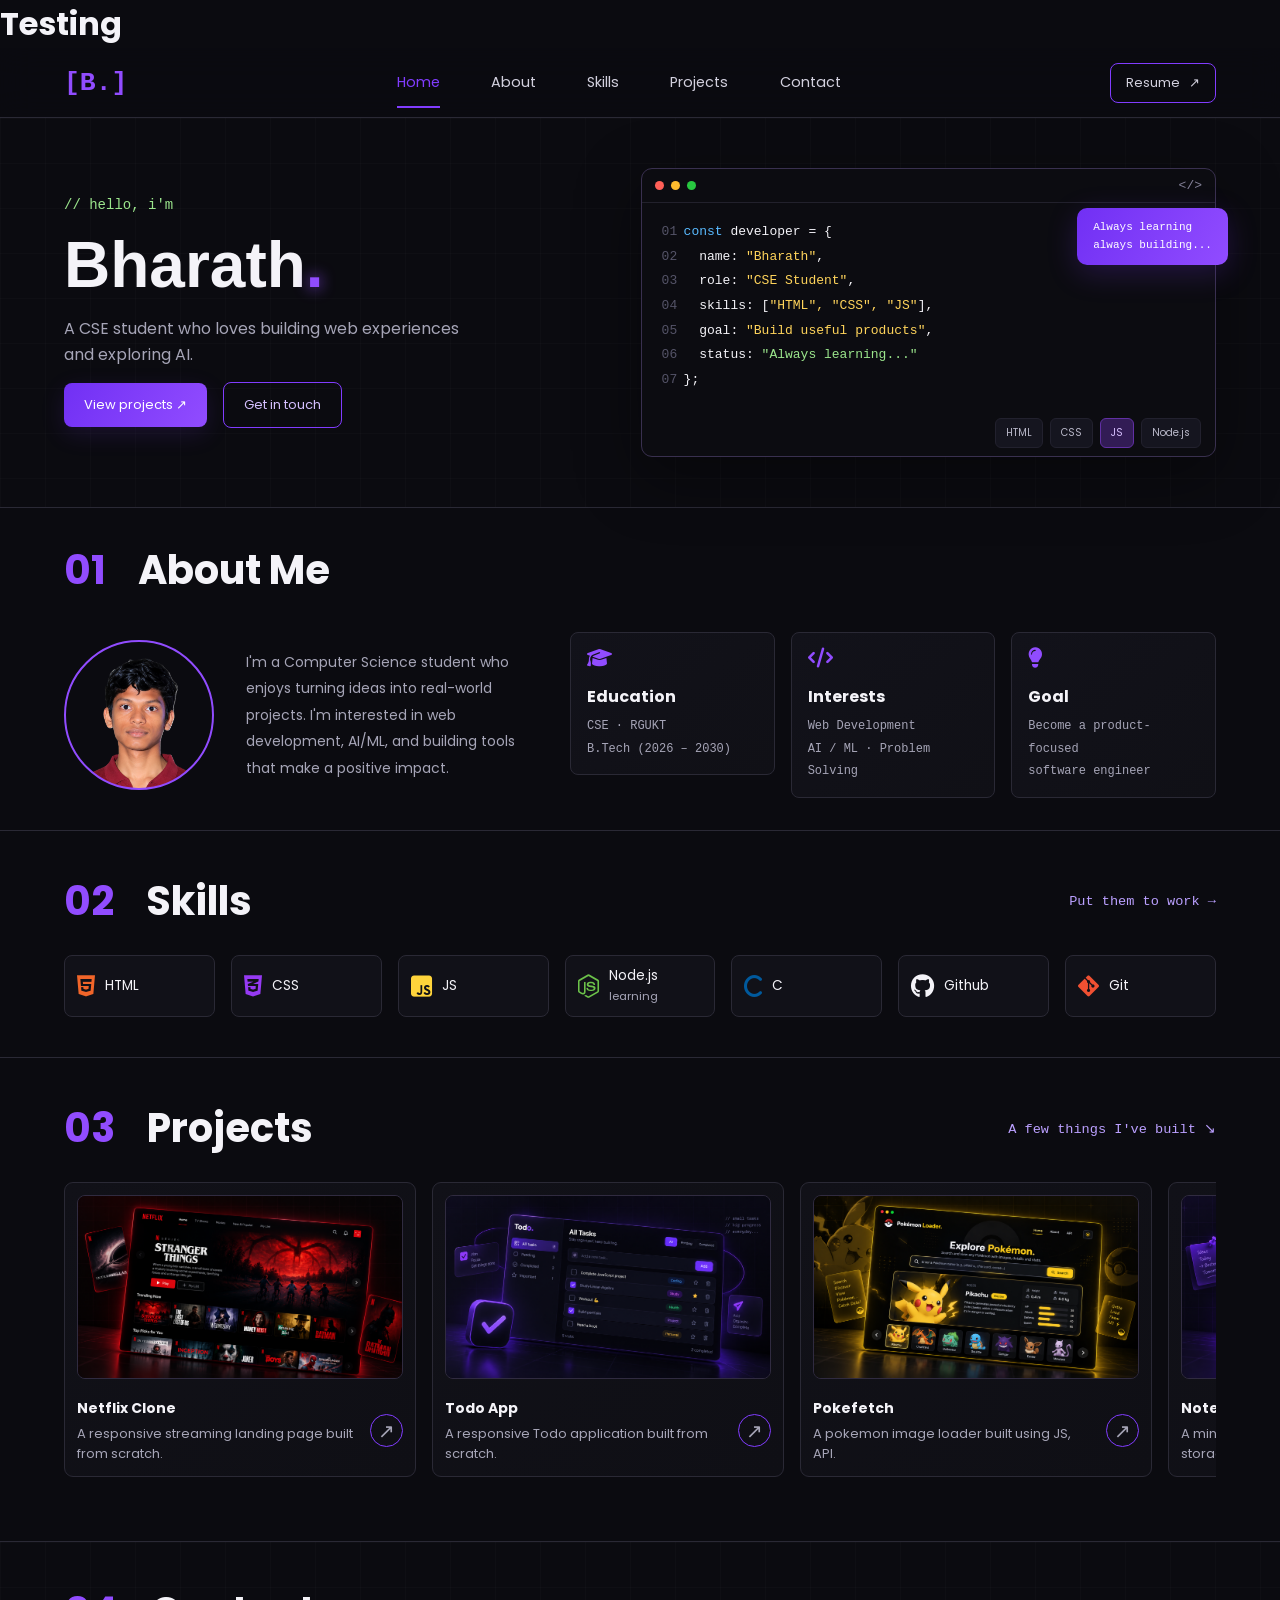
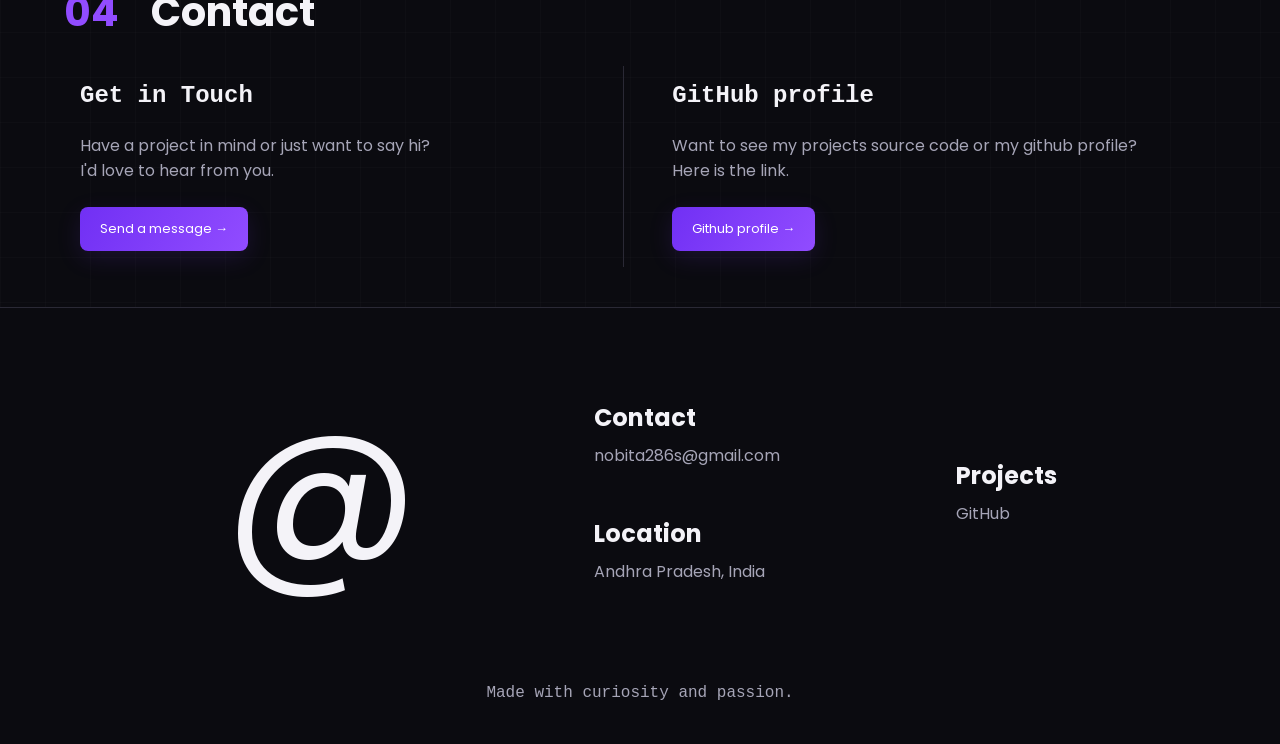
==== commit 018ee3f5: "Add header with testing message to index.html" ====
--- a/index.html
+++ b/index.html
@@ -12,6 +12,7 @@
     <link rel="stylesheet" href="https://cdnjs.cloudflare.com/ajax/libs/font-awesome/6.5.2/css/all.min.css" />
 </head>
 <body>
+    <h1>Testing</h1>
     <div class="scroll-progress" aria-hidden="true"></div>
     <header class="site-header">
         <a href="index.html" class="logo">[B.]</a>
@@ -179,4 +180,4 @@
         <span id="quote">Made with curiosity and passion.</span>
     </footer>
 </body>
-</html>+</html>
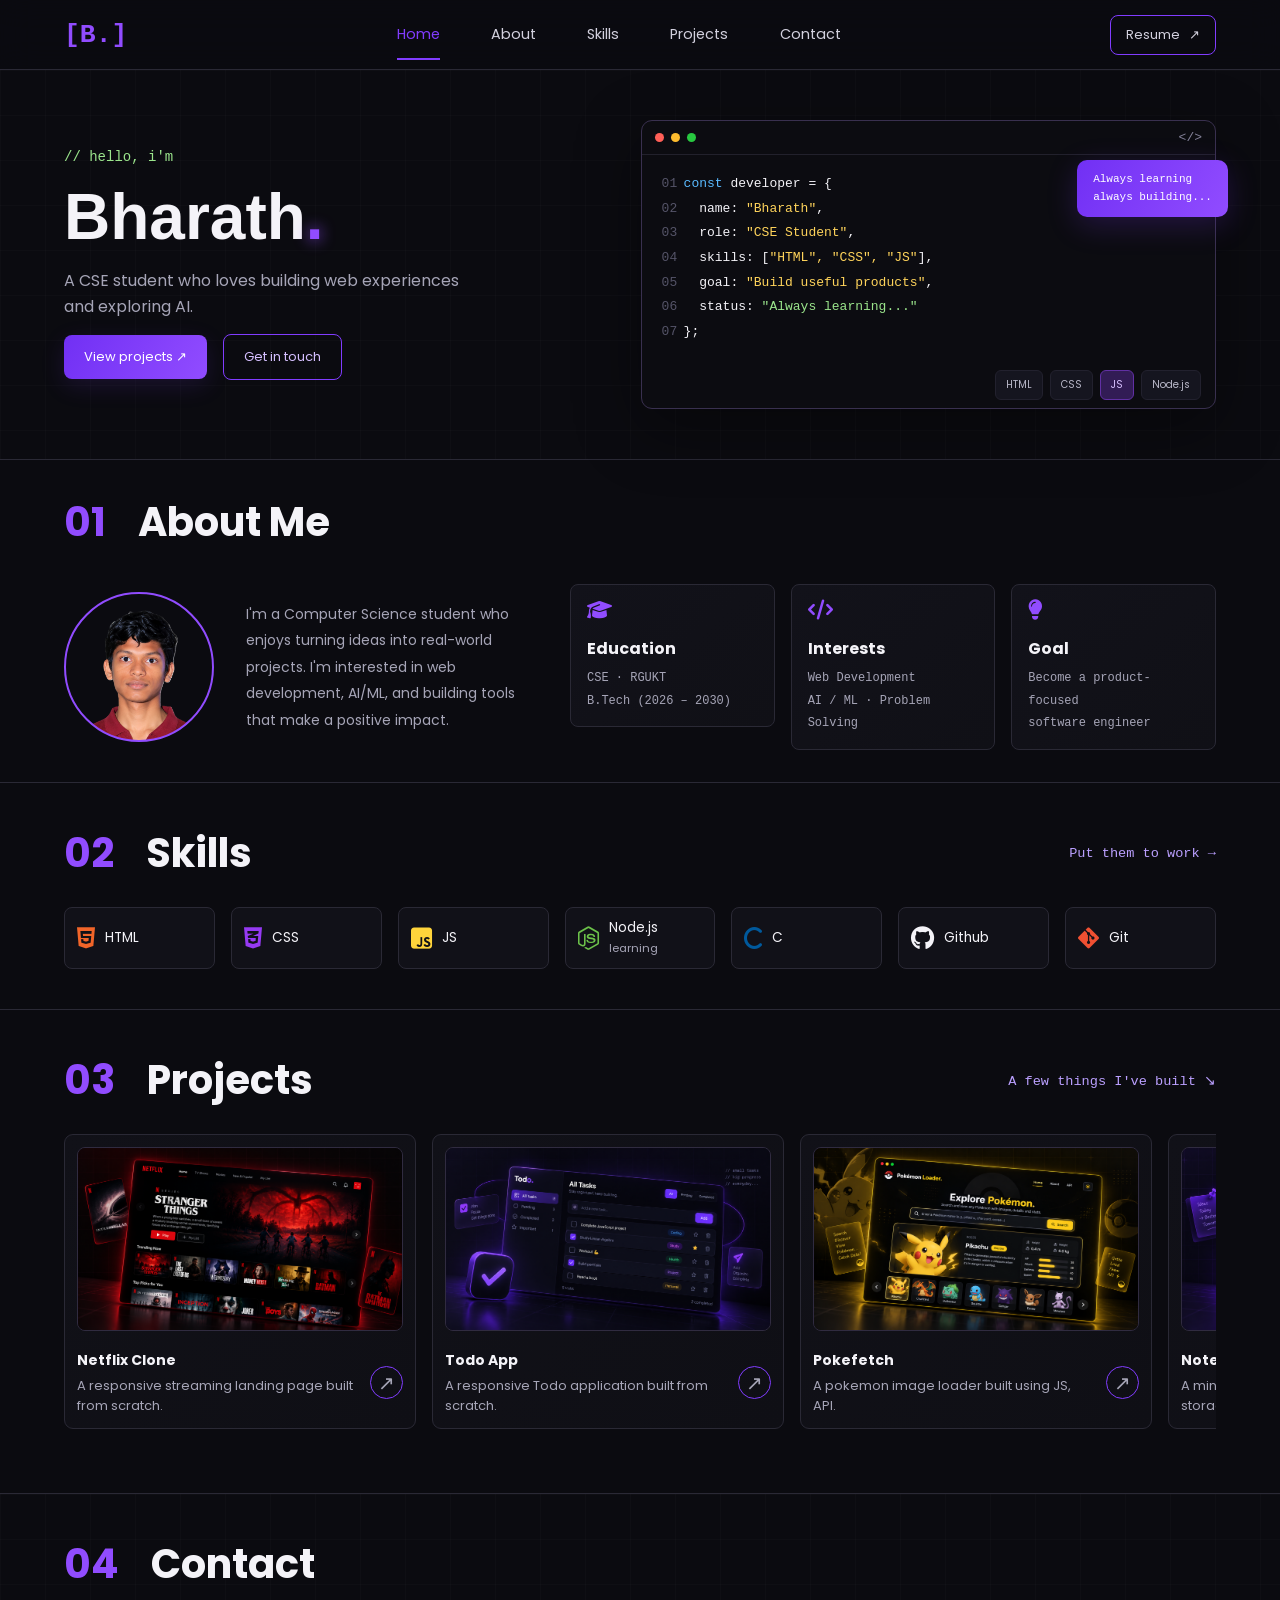
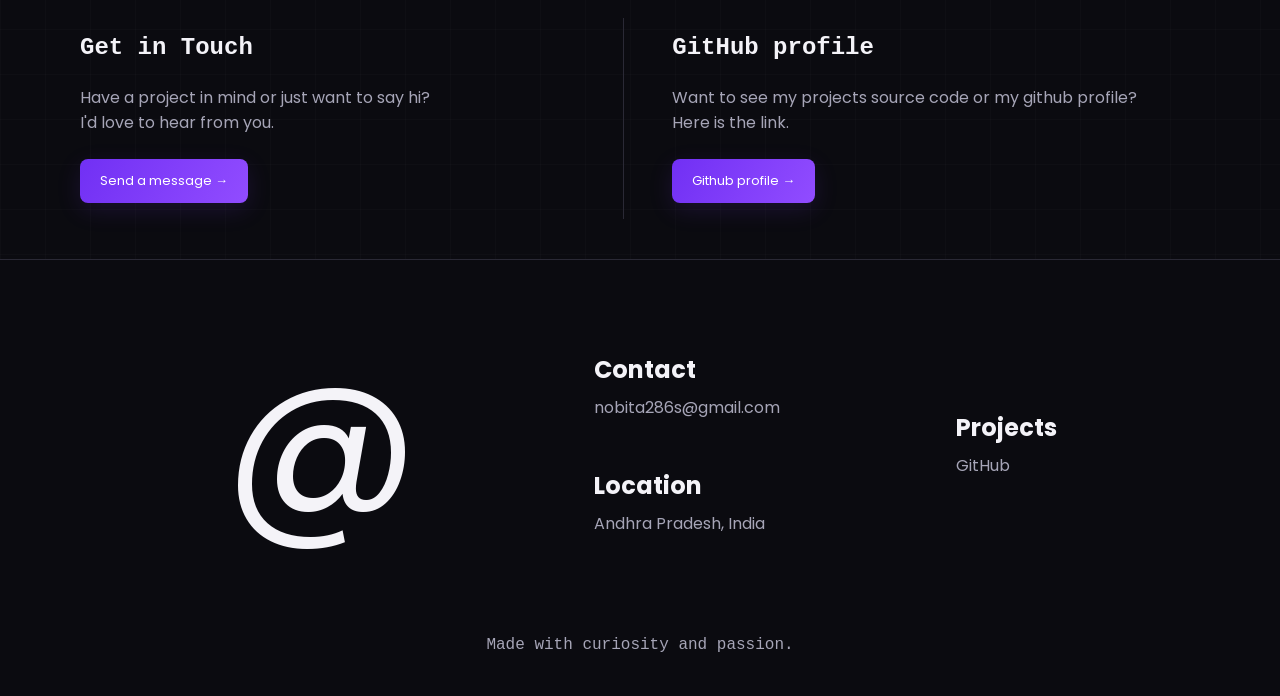
==== commit fd3f4735: "Remove testing header from index.html Removed the testing header from the HTML body." ====
--- a/index.html
+++ b/index.html
@@ -12,7 +12,6 @@
     <link rel="stylesheet" href="https://cdnjs.cloudflare.com/ajax/libs/font-awesome/6.5.2/css/all.min.css" />
 </head>
 <body>
-    <h1>Testing</h1>
     <div class="scroll-progress" aria-hidden="true"></div>
     <header class="site-header">
         <a href="index.html" class="logo">[B.]</a>
